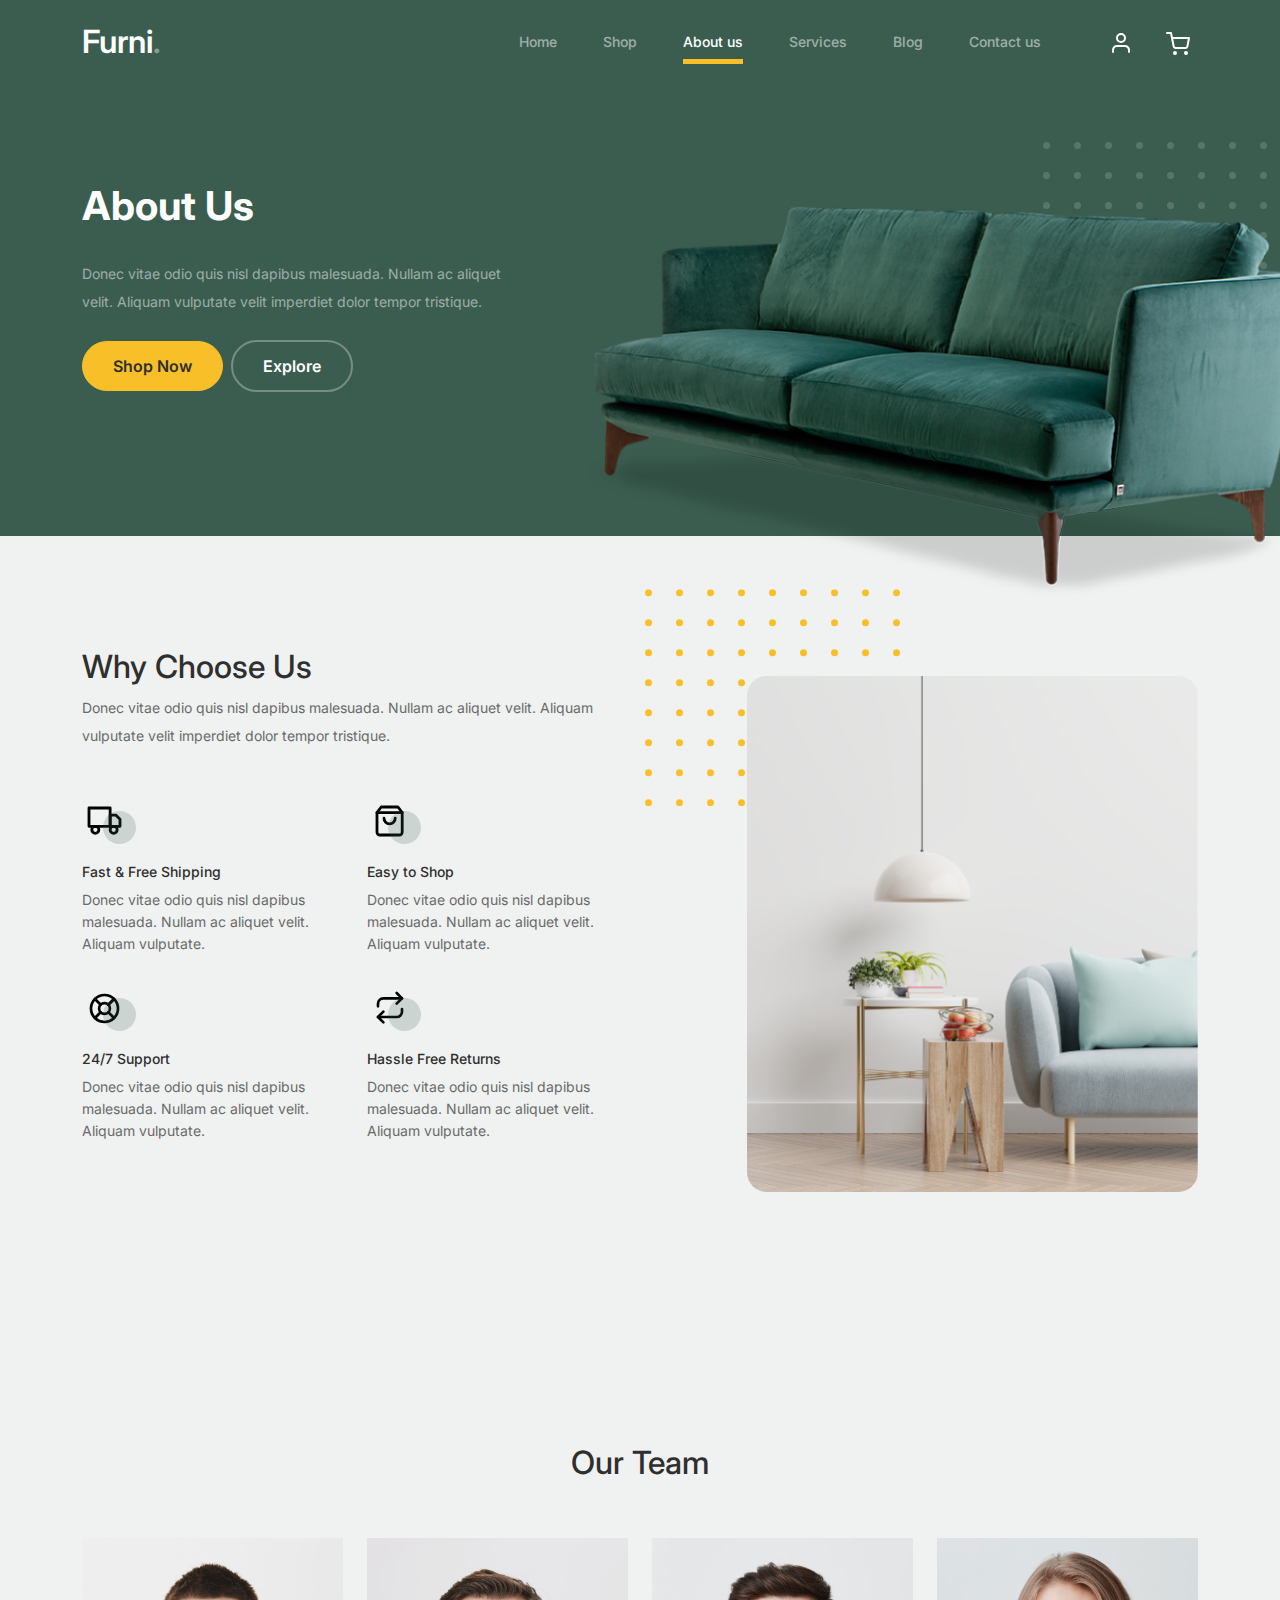
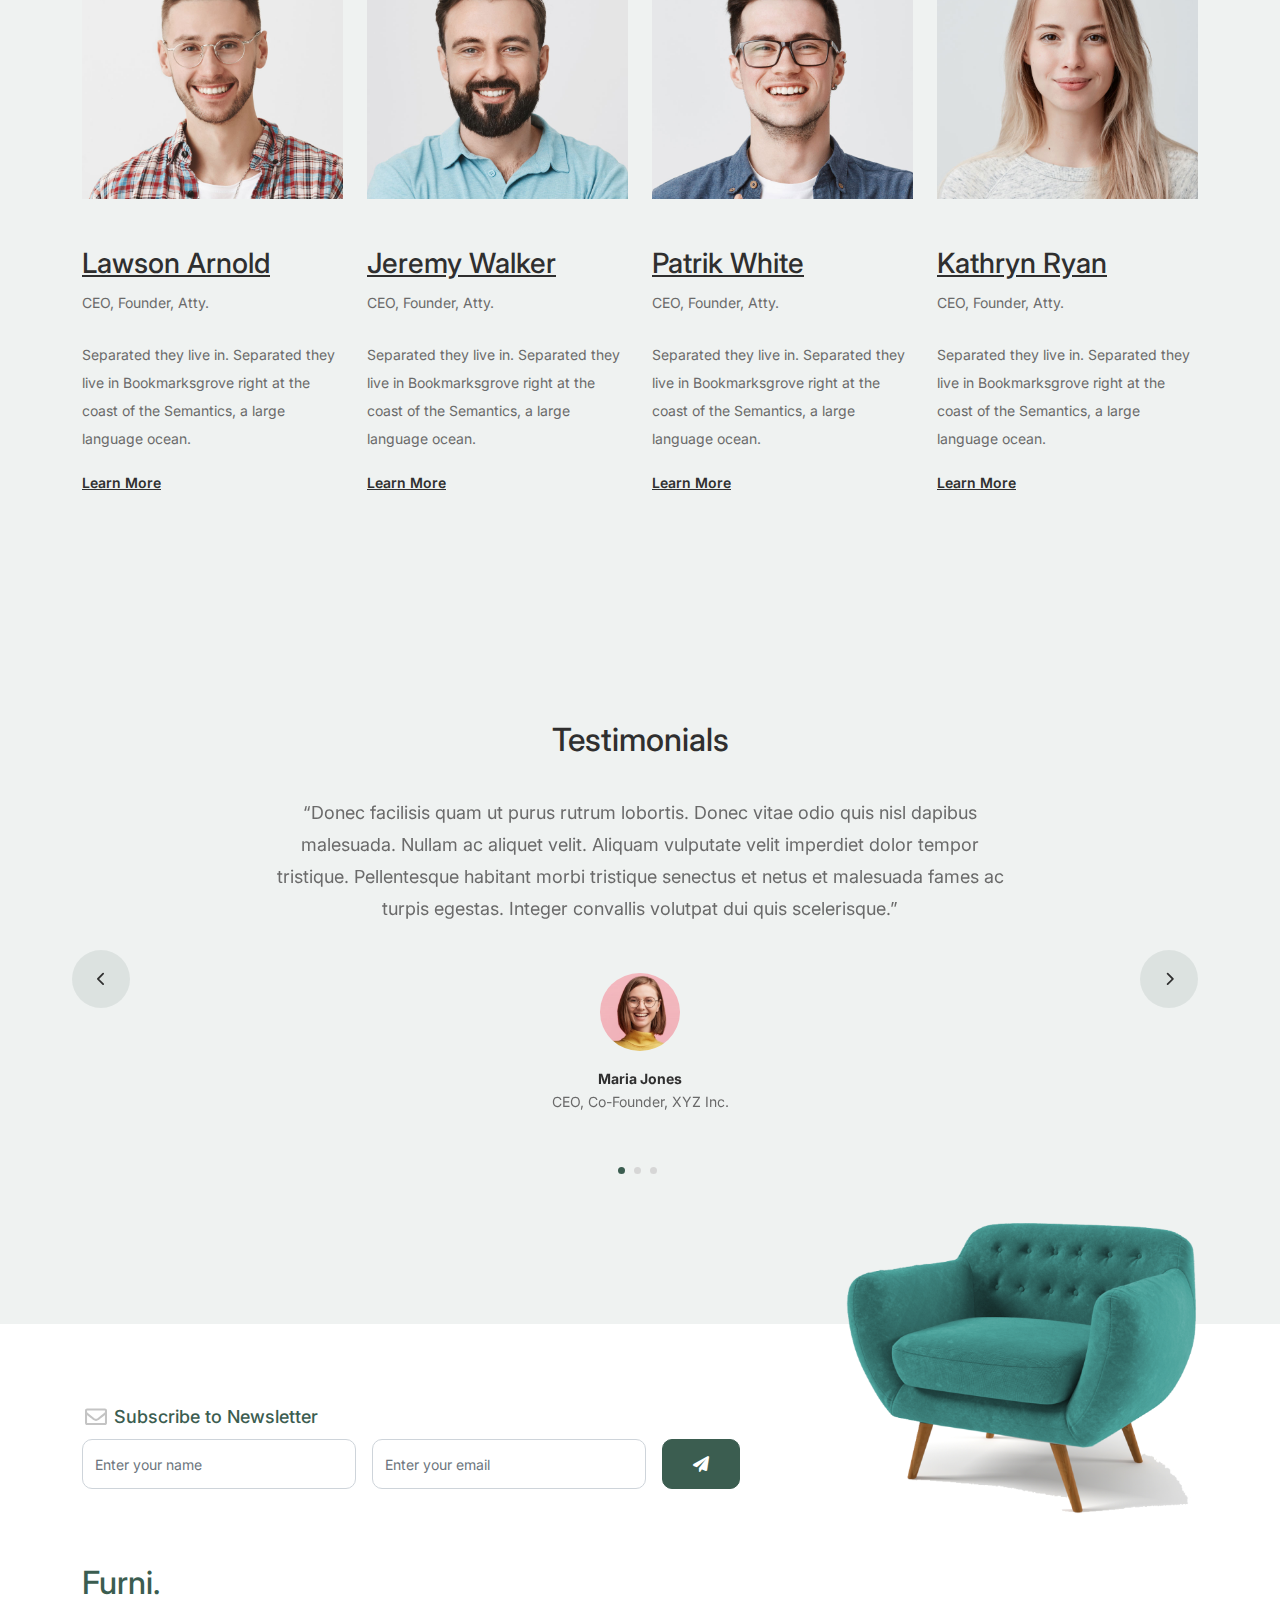
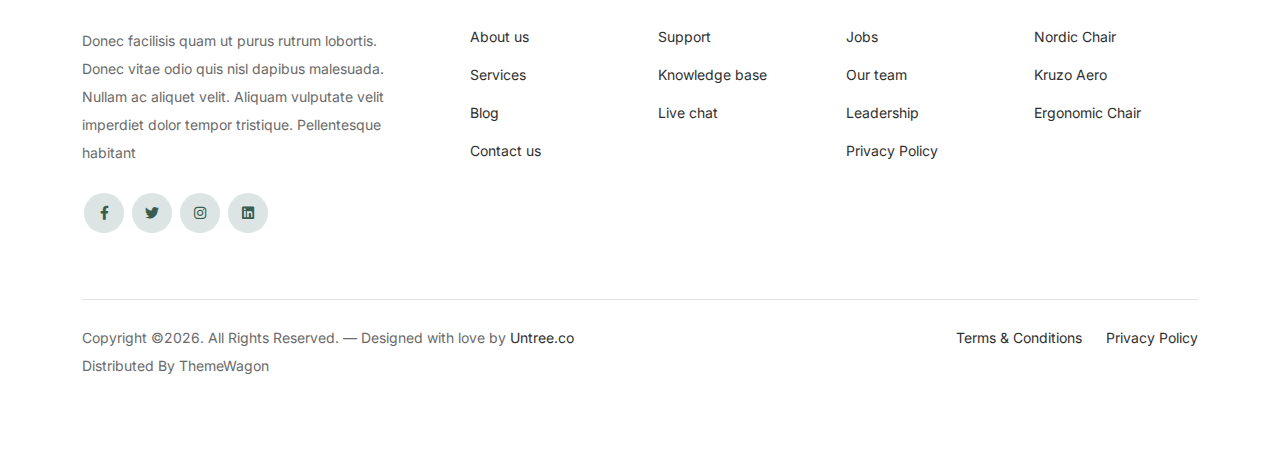
==== about.html @ 134fc7a4 "initial commit" ====
<!-- /*
* Bootstrap 5
* Template Name: Furni
* Template Author: Untree.co
* Template URI: https://untree.co/
* License: https://creativecommons.org/licenses/by/3.0/
*/ -->
<!doctype html>
<html lang="en">
<head>
  <meta charset="utf-8">
  <meta name="viewport" content="width=device-width, initial-scale=1, shrink-to-fit=no">
  <meta name="author" content="Untree.co">
  <link rel="shortcut icon" href="favicon.png">

  <meta name="description" content="" />
  <meta name="keywords" content="bootstrap, bootstrap4" />

		<!-- Bootstrap CSS -->
		<link href="css/bootstrap.min.css" rel="stylesheet">
		<link href="https://cdnjs.cloudflare.com/ajax/libs/font-awesome/6.0.0-beta3/css/all.min.css" rel="stylesheet">
		<link href="css/tiny-slider.css" rel="stylesheet">
		<link href="css/style.css" rel="stylesheet">
		<title>Furni Free Bootstrap 5 Template for Furniture and Interior Design Websites by Untree.co </title>
	</head>

	<body>

		<!-- Start Header/Navigation -->
		<nav class="custom-navbar navbar navbar navbar-expand-md navbar-dark bg-dark" arial-label="Furni navigation bar">

			<div class="container">
				<a class="navbar-brand" href="index.html">Furni<span>.</span></a>

				<button class="navbar-toggler" type="button" data-bs-toggle="collapse" data-bs-target="#navbarsFurni" aria-controls="navbarsFurni" aria-expanded="false" aria-label="Toggle navigation">
					<span class="navbar-toggler-icon"></span>
				</button>

				<div class="collapse navbar-collapse" id="navbarsFurni">
					<ul class="custom-navbar-nav navbar-nav ms-auto mb-2 mb-md-0">
						<li class="nav-item ">
							<a class="nav-link" href="index.html">Home</a>
						</li>
						<li><a class="nav-link" href="shop.html">Shop</a></li>
						<li class="active"><a class="nav-link" href="about.html">About us</a></li>
						<li><a class="nav-link" href="services.html">Services</a></li>
						<li><a class="nav-link" href="blog.html">Blog</a></li>
						<li><a class="nav-link" href="contact.html">Contact us</a></li>
					</ul>

					<ul class="custom-navbar-cta navbar-nav mb-2 mb-md-0 ms-5">
						<li><a class="nav-link" href="#"><img src="images/user.svg"></a></li>
						<li><a class="nav-link" href="cart.html"><img src="images/cart.svg"></a></li>
					</ul>
				</div>
			</div>
				
		</nav>
		<!-- End Header/Navigation -->

		<!-- Start Hero Section -->
			<div class="hero">
				<div class="container">
					<div class="row justify-content-between">
						<div class="col-lg-5">
							<div class="intro-excerpt">
								<h1>About Us</h1>
								<p class="mb-4">Donec vitae odio quis nisl dapibus malesuada. Nullam ac aliquet velit. Aliquam vulputate velit imperdiet dolor tempor tristique.</p>
								<p><a href="" class="btn btn-secondary me-2">Shop Now</a><a href="#" class="btn btn-white-outline">Explore</a></p>
							</div>
						</div>
						<div class="col-lg-7">
							<div class="hero-img-wrap">
								<img src="images/couch.png" class="img-fluid">
							</div>
						</div>
					</div>
				</div>
			</div>
		<!-- End Hero Section -->

		

		<!-- Start Why Choose Us Section -->
		<div class="why-choose-section">
			<div class="container">
				<div class="row justify-content-between align-items-center">
					<div class="col-lg-6">
						<h2 class="section-title">Why Choose Us</h2>
						<p>Donec vitae odio quis nisl dapibus malesuada. Nullam ac aliquet velit. Aliquam vulputate velit imperdiet dolor tempor tristique.</p>

						<div class="row my-5">
							<div class="col-6 col-md-6">
								<div class="feature">
									<div class="icon">
										<img src="images/truck.svg" alt="Image" class="imf-fluid">
									</div>
									<h3>Fast &amp; Free Shipping</h3>
									<p>Donec vitae odio quis nisl dapibus malesuada. Nullam ac aliquet velit. Aliquam vulputate.</p>
								</div>
							</div>

							<div class="col-6 col-md-6">
								<div class="feature">
									<div class="icon">
										<img src="images/bag.svg" alt="Image" class="imf-fluid">
									</div>
									<h3>Easy to Shop</h3>
									<p>Donec vitae odio quis nisl dapibus malesuada. Nullam ac aliquet velit. Aliquam vulputate.</p>
								</div>
							</div>

							<div class="col-6 col-md-6">
								<div class="feature">
									<div class="icon">
										<img src="images/support.svg" alt="Image" class="imf-fluid">
									</div>
									<h3>24/7 Support</h3>
									<p>Donec vitae odio quis nisl dapibus malesuada. Nullam ac aliquet velit. Aliquam vulputate.</p>
								</div>
							</div>

							<div class="col-6 col-md-6">
								<div class="feature">
									<div class="icon">
										<img src="images/return.svg" alt="Image" class="imf-fluid">
									</div>
									<h3>Hassle Free Returns</h3>
									<p>Donec vitae odio quis nisl dapibus malesuada. Nullam ac aliquet velit. Aliquam vulputate.</p>
								</div>
							</div>

						</div>
					</div>

					<div class="col-lg-5">
						<div class="img-wrap">
							<img src="images/why-choose-us-img.jpg" alt="Image" class="img-fluid">
						</div>
					</div>

				</div>
			</div>
		</div>
		<!-- End Why Choose Us Section -->

		<!-- Start Team Section -->
		<div class="untree_co-section">
			<div class="container">

				<div class="row mb-5">
					<div class="col-lg-5 mx-auto text-center">
						<h2 class="section-title">Our Team</h2>
					</div>
				</div>

				<div class="row">

					<!-- Start Column 1 -->
					<div class="col-12 col-md-6 col-lg-3 mb-5 mb-md-0">
						<img src="images/person_1.jpg" class="img-fluid mb-5">
						<h3 clas><a href="#"><span class="">Lawson</span> Arnold</a></h3>
            <span class="d-block position mb-4">CEO, Founder, Atty.</span>
            <p>Separated they live in.
            Separated they live in Bookmarksgrove right at the coast of the Semantics, a large language ocean.</p>
            <p class="mb-0"><a href="#" class="more dark">Learn More <span class="icon-arrow_forward"></span></a></p>
					</div> 
					<!-- End Column 1 -->

					<!-- Start Column 2 -->
					<div class="col-12 col-md-6 col-lg-3 mb-5 mb-md-0">
						<img src="images/person_2.jpg" class="img-fluid mb-5">

						<h3 clas><a href="#"><span class="">Jeremy</span> Walker</a></h3>
            <span class="d-block position mb-4">CEO, Founder, Atty.</span>
            <p>Separated they live in.
            Separated they live in Bookmarksgrove right at the coast of the Semantics, a large language ocean.</p>
            <p class="mb-0"><a href="#" class="more dark">Learn More <span class="icon-arrow_forward"></span></a></p>

					</div> 
					<!-- End Column 2 -->

					<!-- Start Column 3 -->
					<div class="col-12 col-md-6 col-lg-3 mb-5 mb-md-0">
						<img src="images/person_3.jpg" class="img-fluid mb-5">
						<h3 clas><a href="#"><span class="">Patrik</span> White</a></h3>
            <span class="d-block position mb-4">CEO, Founder, Atty.</span>
            <p>Separated they live in.
            Separated they live in Bookmarksgrove right at the coast of the Semantics, a large language ocean.</p>
            <p class="mb-0"><a href="#" class="more dark">Learn More <span class="icon-arrow_forward"></span></a></p>
					</div> 
					<!-- End Column 3 -->

					<!-- Start Column 4 -->
					<div class="col-12 col-md-6 col-lg-3 mb-5 mb-md-0">
						<img src="images/person_4.jpg" class="img-fluid mb-5">

						<h3 clas><a href="#"><span class="">Kathryn</span> Ryan</a></h3>
            <span class="d-block position mb-4">CEO, Founder, Atty.</span>
            <p>Separated they live in.
            Separated they live in Bookmarksgrove right at the coast of the Semantics, a large language ocean.</p>
            <p class="mb-0"><a href="#" class="more dark">Learn More <span class="icon-arrow_forward"></span></a></p>

          
					</div> 
					<!-- End Column 4 -->

					

				</div>
			</div>
		</div>
		<!-- End Team Section -->

		

		<!-- Start Testimonial Slider -->
		<div class="testimonial-section before-footer-section">
			<div class="container">
				<div class="row">
					<div class="col-lg-7 mx-auto text-center">
						<h2 class="section-title">Testimonials</h2>
					</div>
				</div>

				<div class="row justify-content-center">
					<div class="col-lg-12">
						<div class="testimonial-slider-wrap text-center">

							<div id="testimonial-nav">
								<span class="prev" data-controls="prev"><span class="fa fa-chevron-left"></span></span>
								<span class="next" data-controls="next"><span class="fa fa-chevron-right"></span></span>
							</div>

							<div class="testimonial-slider">
								
								<div class="item">
									<div class="row justify-content-center">
										<div class="col-lg-8 mx-auto">

											<div class="testimonial-block text-center">
												<blockquote class="mb-5">
													<p>&ldquo;Donec facilisis quam ut purus rutrum lobortis. Donec vitae odio quis nisl dapibus malesuada. Nullam ac aliquet velit. Aliquam vulputate velit imperdiet dolor tempor tristique. Pellentesque habitant morbi tristique senectus et netus et malesuada fames ac turpis egestas. Integer convallis volutpat dui quis scelerisque.&rdquo;</p>
												</blockquote>

												<div class="author-info">
													<div class="author-pic">
														<img src="images/person-1.png" alt="Maria Jones" class="img-fluid">
													</div>
													<h3 class="font-weight-bold">Maria Jones</h3>
													<span class="position d-block mb-3">CEO, Co-Founder, XYZ Inc.</span>
												</div>
											</div>

										</div>
									</div>
								</div> 
								<!-- END item -->

								<div class="item">
									<div class="row justify-content-center">
										<div class="col-lg-8 mx-auto">

											<div class="testimonial-block text-center">
												<blockquote class="mb-5">
													<p>&ldquo;Donec facilisis quam ut purus rutrum lobortis. Donec vitae odio quis nisl dapibus malesuada. Nullam ac aliquet velit. Aliquam vulputate velit imperdiet dolor tempor tristique. Pellentesque habitant morbi tristique senectus et netus et malesuada fames ac turpis egestas. Integer convallis volutpat dui quis scelerisque.&rdquo;</p>
												</blockquote>

												<div class="author-info">
													<div class="author-pic">
														<img src="images/person-1.png" alt="Maria Jones" class="img-fluid">
													</div>
													<h3 class="font-weight-bold">Maria Jones</h3>
													<span class="position d-block mb-3">CEO, Co-Founder, XYZ Inc.</span>
												</div>
											</div>

										</div>
									</div>
								</div> 
								<!-- END item -->

								<div class="item">
									<div class="row justify-content-center">
										<div class="col-lg-8 mx-auto">

											<div class="testimonial-block text-center">
												<blockquote class="mb-5">
													<p>&ldquo;Donec facilisis quam ut purus rutrum lobortis. Donec vitae odio quis nisl dapibus malesuada. Nullam ac aliquet velit. Aliquam vulputate velit imperdiet dolor tempor tristique. Pellentesque habitant morbi tristique senectus et netus et malesuada fames ac turpis egestas. Integer convallis volutpat dui quis scelerisque.&rdquo;</p>
												</blockquote>

												<div class="author-info">
													<div class="author-pic">
														<img src="images/person-1.png" alt="Maria Jones" class="img-fluid">
													</div>
													<h3 class="font-weight-bold">Maria Jones</h3>
													<span class="position d-block mb-3">CEO, Co-Founder, XYZ Inc.</span>
												</div>
											</div>

										</div>
									</div>
								</div> 
								<!-- END item -->

							</div>

						</div>
					</div>
				</div>
			</div>
		</div>
		<!-- End Testimonial Slider -->

		

		<!-- Start Footer Section -->
		<footer class="footer-section">
			<div class="container relative">

				<div class="sofa-img">
					<img src="images/sofa.png" alt="Image" class="img-fluid">
				</div>

				<div class="row">
					<div class="col-lg-8">
						<div class="subscription-form">
							<h3 class="d-flex align-items-center"><span class="me-1"><img src="images/envelope-outline.svg" alt="Image" class="img-fluid"></span><span>Subscribe to Newsletter</span></h3>

							<form action="#" class="row g-3">
								<div class="col-auto">
									<input type="text" class="form-control" placeholder="Enter your name">
								</div>
								<div class="col-auto">
									<input type="email" class="form-control" placeholder="Enter your email">
								</div>
								<div class="col-auto">
									<button class="btn btn-primary">
										<span class="fa fa-paper-plane"></span>
									</button>
								</div>
							</form>

						</div>
					</div>
				</div>

				<div class="row g-5 mb-5">
					<div class="col-lg-4">
						<div class="mb-4 footer-logo-wrap"><a href="#" class="footer-logo">Furni<span>.</span></a></div>
						<p class="mb-4">Donec facilisis quam ut purus rutrum lobortis. Donec vitae odio quis nisl dapibus malesuada. Nullam ac aliquet velit. Aliquam vulputate velit imperdiet dolor tempor tristique. Pellentesque habitant</p>

						<ul class="list-unstyled custom-social">
							<li><a href="#"><span class="fa fa-brands fa-facebook-f"></span></a></li>
							<li><a href="#"><span class="fa fa-brands fa-twitter"></span></a></li>
							<li><a href="#"><span class="fa fa-brands fa-instagram"></span></a></li>
							<li><a href="#"><span class="fa fa-brands fa-linkedin"></span></a></li>
						</ul>
					</div>

					<div class="col-lg-8">
						<div class="row links-wrap">
							<div class="col-6 col-sm-6 col-md-3">
								<ul class="list-unstyled">
									<li><a href="#">About us</a></li>
									<li><a href="#">Services</a></li>
									<li><a href="#">Blog</a></li>
									<li><a href="#">Contact us</a></li>
								</ul>
							</div>

							<div class="col-6 col-sm-6 col-md-3">
								<ul class="list-unstyled">
									<li><a href="#">Support</a></li>
									<li><a href="#">Knowledge base</a></li>
									<li><a href="#">Live chat</a></li>
								</ul>
							</div>

							<div class="col-6 col-sm-6 col-md-3">
								<ul class="list-unstyled">
									<li><a href="#">Jobs</a></li>
									<li><a href="#">Our team</a></li>
									<li><a href="#">Leadership</a></li>
									<li><a href="#">Privacy Policy</a></li>
								</ul>
							</div>

							<div class="col-6 col-sm-6 col-md-3">
								<ul class="list-unstyled">
									<li><a href="#">Nordic Chair</a></li>
									<li><a href="#">Kruzo Aero</a></li>
									<li><a href="#">Ergonomic Chair</a></li>
								</ul>
							</div>
						</div>
					</div>

				</div>

				<div class="border-top copyright">
					<div class="row pt-4">
						<div class="col-lg-6">
							<p class="mb-2 text-center text-lg-start">Copyright &copy;<script>document.write(new Date().getFullYear());</script>. All Rights Reserved. &mdash; Designed with love by <a href="https://untree.co">Untree.co</a> Distributed By <a hreff="https://themewagon.com">ThemeWagon</a>  <!-- License information: https://untree.co/license/ -->
            </p>
						</div>

						<div class="col-lg-6 text-center text-lg-end">
							<ul class="list-unstyled d-inline-flex ms-auto">
								<li class="me-4"><a href="#">Terms &amp; Conditions</a></li>
								<li><a href="#">Privacy Policy</a></li>
							</ul>
						</div>

					</div>
				</div>

			</div>
		</footer>
		<!-- End Footer Section -->	


		<script src="js/bootstrap.bundle.min.js"></script>
		<script src="js/tiny-slider.js"></script>
		<script src="js/custom.js"></script>
	</body>

</html>
---- css/tiny-slider.css ----
.tns-outer{padding:0 !important}.tns-outer [hidden]{display:none !important}.tns-outer [aria-controls],.tns-outer [data-action]{cursor:pointer}.tns-slider{-webkit-transition:all 0s;-moz-transition:all 0s;transition:all 0s}.tns-slider>.tns-item{-webkit-box-sizing:border-box;-moz-box-sizing:border-box;box-sizing:border-box}.tns-horizontal.tns-subpixel{white-space:nowrap}.tns-horizontal.tns-subpixel>.tns-item{display:inline-block;vertical-align:top;white-space:normal}.tns-horizontal.tns-no-subpixel:after{content:'';display:table;clear:both}.tns-horizontal.tns-no-subpixel>.tns-item{float:left}.tns-horizontal.tns-carousel.tns-no-subpixel>.tns-item{margin-right:-100%}.tns-no-calc{position:relative;left:0}.tns-gallery{position:relative;left:0;min-height:1px}.tns-gallery>.tns-item{position:absolute;left:-100%;-webkit-transition:transform 0s, opacity 0s;-moz-transition:transform 0s, opacity 0s;transition:transform 0s, opacity 0s}.tns-gallery>.tns-slide-active{position:relative;left:auto !important}.tns-gallery>.tns-moving{-webkit-transition:all 0.25s;-moz-transition:all 0.25s;transition:all 0.25s}.tns-autowidth{display:inline-block}.tns-lazy-img{-webkit-transition:opacity 0.6s;-moz-transition:opacity 0.6s;transition:opacity 0.6s;opacity:0.6}.tns-lazy-img.tns-complete{opacity:1}.tns-ah{-webkit-transition:height 0s;-moz-transition:height 0s;transition:height 0s}.tns-ovh{overflow:hidden}.tns-visually-hidden{position:absolute;left:-10000em}.tns-transparent{opacity:0;visibility:hidden}.tns-fadeIn{opacity:1;filter:alpha(opacity=100);z-index:0}.tns-normal,.tns-fadeOut{opacity:0;filter:alpha(opacity=0);z-index:-1}.tns-vpfix{white-space:nowrap}.tns-vpfix>div,.tns-vpfix>li{display:inline-block}.tns-t-subp2{margin:0 auto;width:310px;position:relative;height:10px;overflow:hidden}.tns-t-ct{width:2333.3333333%;width:-webkit-calc(100% * 70 / 3);width:-moz-calc(100% * 70 / 3);width:calc(100% * 70 / 3);position:absolute;right:0}.tns-t-ct:after{content:'';display:table;clear:both}.tns-t-ct>div{width:1.4285714%;width:-webkit-calc(100% / 70);width:-moz-calc(100% / 70);width:calc(100% / 70);height:10px;float:left}

/*# sourceMappingURL=sourcemaps/tiny-slider.css.map */
---- css/style.css ----
/*
* Template Name: UntreeStore
* Template Author: Untree.co
* Author URI: https://untree.co/
* License: https://creativecommons.org/licenses/by/3.0/
*/
@import url("https://fonts.googleapis.com/css2?family=Inter:wght@400;500;600;700;800&display=swap");
body {
  overflow-x: hidden;
  position: relative; }

body {
  font-family: "Inter", sans-serif;
  font-weight: 400;
  line-height: 28px;
  color: #6a6a6a;
  font-size: 14px;
  background-color: #eff2f1; }

a {
  text-decoration: none;
  -webkit-transition: .3s all ease;
  -o-transition: .3s all ease;
  transition: .3s all ease;
  color: #2f2f2f;
  text-decoration: underline; }
  a:hover {
    color: #2f2f2f;
    text-decoration: none; }
  a.more {
    font-weight: 600; }

.custom-navbar {
  background: #3b5d50 !important;
  padding-top: 20px;
  padding-bottom: 20px; }
  .custom-navbar .navbar-brand {
    font-size: 32px;
    font-weight: 600; }
    .custom-navbar .navbar-brand > img{
      max-height: 50px;
      margin-right: 10px; }
    .custom-navbar .navbar-brand > span {
      opacity: .4; }
  .custom-navbar .navbar-toggler {
    border-color: transparent; }
    .custom-navbar .navbar-toggler:active, .custom-navbar .navbar-toggler:focus {
      -webkit-box-shadow: none;
      box-shadow: none;
      outline: none; }
  @media (min-width: 992px) {
    .custom-navbar .custom-navbar-nav li {
      margin-left: 15px;
      margin-right: 15px; } }
  .custom-navbar .custom-navbar-nav li a {
    font-weight: 500;
    color: #ffffff !important;
    opacity: .5;
    -webkit-transition: .3s all ease;
    -o-transition: .3s all ease;
    transition: .3s all ease;
    position: relative; }
    @media (min-width: 768px) {
      .custom-navbar .custom-navbar-nav li a:before {
        content: "";
        position: absolute;
        bottom: 0;
        left: 8px;
        right: 8px;
        background: #f9bf29;
        height: 5px;
        opacity: 1;
        visibility: visible;
        width: 0;
        -webkit-transition: .15s all ease-out;
        -o-transition: .15s all ease-out;
        transition: .15s all ease-out; } }
    .custom-navbar .custom-navbar-nav li a:hover {
      opacity: 1; }
      .custom-navbar .custom-navbar-nav li a:hover:before {
        width: calc(100% - 16px); }
  .custom-navbar .custom-navbar-nav li.active a {
    opacity: 1; }
    .custom-navbar .custom-navbar-nav li.active a:before {
      width: calc(100% - 16px); }
  .custom-navbar .custom-navbar-cta {
    margin-left: 0 !important;
    -webkit-box-orient: horizontal;
    -webkit-box-direction: normal;
    -ms-flex-direction: row;
    flex-direction: row; }
    @media (min-width: 768px) {
      .custom-navbar .custom-navbar-cta {
        margin-left: 40px !important; } }
    .custom-navbar .custom-navbar-cta li {
      margin-left: 0px;
      margin-right: 0px; }
      .custom-navbar .custom-navbar-cta li:first-child {
        margin-right: 20px; }

.hero {
  background: #3b5d50;
  padding: calc(4rem - 30px) 0 0rem 0; }
  @media (min-width: 768px) {
    .hero {
      padding: calc(4rem - 30px) 0 4rem 0; } }
  @media (min-width: 992px) {
    .hero {
      padding: calc(8rem - 30px) 0 8rem 0; } }
  .hero .intro-excerpt {
    position: relative;
    z-index: 4; }
    @media (min-width: 992px) {
      .hero .intro-excerpt {
        max-width: 450px; } }
  .hero h1 {
    font-weight: 700;
    color: #ffffff;
    margin-bottom: 30px; }
    @media (min-width: 1400px) {
      .hero h1 {
        font-size: 54px; } }
  .hero p {
    color: rgba(255, 255, 255, 0.5);
    margin-botom: 30px; }
  .hero .hero-img-wrap {
    position: relative; }
    .hero .hero-img-wrap img {
      position: relative;
      top: 0px;
      right: 0px;
      z-index: 2;
      max-width: 780px;
      left: -20px; }
      @media (min-width: 768px) {
        .hero .hero-img-wrap img {
          right: 0px;
          left: -100px; } }
      @media (min-width: 992px) {
        .hero .hero-img-wrap img {
          left: 0px;
          top: -80px;
          position: absolute;
          right: -50px; } }
      @media (min-width: 1200px) {
        .hero .hero-img-wrap img {
          left: 0px;
          top: -80px;
          right: -100px; } }
    .hero .hero-img-wrap:after {
      content: "";
      position: absolute;
      width: 255px;
      height: 217px;
      background-image: url("../images/dots-light.svg");
      background-size: contain;
      background-repeat: no-repeat;
      right: -100px;
      top: -0px; }
      @media (min-width: 1200px) {
        .hero .hero-img-wrap:after {
          top: -40px; } }

.btn {
  font-weight: 600;
  padding: 12px 30px;
  border-radius: 30px;
  color: #ffffff;
  background: #2f2f2f;
  border-color: #2f2f2f; }
  .btn:hover {
    color: #ffffff;
    background: #222222;
    border-color: #222222; }
  .btn:active, .btn:focus {
    outline: none !important;
    -webkit-box-shadow: none;
    box-shadow: none; }
  .btn.btn-primary {
    background: #3b5d50;
    border-color: #3b5d50; }
    .btn.btn-primary:hover {
      background: #314d43;
      border-color: #314d43; }
  .btn.btn-secondary {
    color: #2f2f2f;
    background: #f9bf29;
    border-color: #f9bf29; }
    .btn.btn-secondary:hover {
      background: #f8b810;
      border-color: #f8b810; }
  .btn.btn-white-outline {
    background: transparent;
    border-width: 2px;
    border-color: rgba(255, 255, 255, 0.3); }
    .btn.btn-white-outline:hover {
      border-color: white;
      color: #ffffff; }

.section-title {
  color: #2f2f2f; }

.product-section {
  padding: 7rem 0; }
  .product-section .product-item {
    text-align: center;
    text-decoration: none;
    display: block;
    position: relative;
    padding-bottom: 50px;
    cursor: pointer; }
    .product-section .product-item .product-thumbnail {
      margin-bottom: 30px;
      position: relative;
      top: 0;
      -webkit-transition: .3s all ease;
      -o-transition: .3s all ease;
      transition: .3s all ease; }
    .product-section .product-item h3 {
      font-weight: 600;
      font-size: 16px; }
    .product-section .product-item strong {
      font-weight: 800 !important;
      font-size: 18px !important; }
    .product-section .product-item h3, .product-section .product-item strong {
      color: #2f2f2f;
      text-decoration: none; }
    .product-section .product-item .icon-cross {
      position: absolute;
      width: 35px;
      height: 35px;
      display: inline-block;
      background: #2f2f2f;
      bottom: 15px;
      left: 50%;
      -webkit-transform: translateX(-50%);
      -ms-transform: translateX(-50%);
      transform: translateX(-50%);
      margin-bottom: -17.5px;
      border-radius: 50%;
      opacity: 0;
      visibility: hidden;
      -webkit-transition: .3s all ease;
      -o-transition: .3s all ease;
      transition: .3s all ease; }
      .product-section .product-item .icon-cross img {
        position: absolute;
        left: 50%;
        top: 50%;
        -webkit-transform: translate(-50%, -50%);
        -ms-transform: translate(-50%, -50%);
        transform: translate(-50%, -50%); }
    .product-section .product-item:before {
      bottom: 0;
      left: 0;
      right: 0;
      position: absolute;
      content: "";
      background: #dce5e4;
      height: 0%;
      z-index: -1;
      border-radius: 10px;
      -webkit-transition: .3s all ease;
      -o-transition: .3s all ease;
      transition: .3s all ease; }
    .product-section .product-item:hover .product-thumbnail {
      top: -25px; }
    .product-section .product-item:hover .icon-cross {
      bottom: 0;
      opacity: 1;
      visibility: visible; }
    .product-section .product-item:hover:before {
      height: 70%; }

.why-choose-section {
  padding: 7rem 0; }
  .why-choose-section .img-wrap {
    position: relative; }
    .why-choose-section .img-wrap:before {
      position: absolute;
      content: "";
      width: 255px;
      height: 217px;
      background-image: url("../images/dots-yellow.svg");
      background-repeat: no-repeat;
      background-size: contain;
      -webkit-transform: translate(-40%, -40%);
      -ms-transform: translate(-40%, -40%);
      transform: translate(-40%, -40%);
      z-index: -1; }
    .why-choose-section .img-wrap img {
      border-radius: 20px; }

.feature {
  margin-bottom: 30px; }
  .feature .icon {
    display: inline-block;
    position: relative;
    margin-bottom: 20px; }
    .feature .icon:before {
      content: "";
      width: 33px;
      height: 33px;
      position: absolute;
      background: rgba(59, 93, 80, 0.2);
      border-radius: 50%;
      right: -8px;
      bottom: 0; }
  .feature h3 {
    font-size: 14px;
    color: #2f2f2f; }
  .feature p {
    font-size: 14px;
    line-height: 22px;
    color: #6a6a6a; }

.we-help-section {
  padding: 7rem 0; }
  .we-help-section .imgs-grid {
    display: -ms-grid;
    display: grid;
    -ms-grid-columns: (1fr)[27];
    grid-template-columns: repeat(27, 1fr);
    position: relative; }
    .we-help-section .imgs-grid:before {
      position: absolute;
      content: "";
      width: 255px;
      height: 217px;
      background-image: url("../images/dots-green.svg");
      background-size: contain;
      background-repeat: no-repeat;
      -webkit-transform: translate(-40%, -40%);
      -ms-transform: translate(-40%, -40%);
      transform: translate(-40%, -40%);
      z-index: -1; }
    .we-help-section .imgs-grid .grid {
      position: relative; }
      .we-help-section .imgs-grid .grid img {
        border-radius: 20px;
        max-width: 100%; }
      .we-help-section .imgs-grid .grid.grid-1 {
        -ms-grid-column: 1;
        -ms-grid-column-span: 18;
        grid-column: 1 / span 18;
        -ms-grid-row: 1;
        -ms-grid-row-span: 27;
        grid-row: 1 / span 27; }
      .we-help-section .imgs-grid .grid.grid-2 {
        -ms-grid-column: 19;
        -ms-grid-column-span: 27;
        grid-column: 19 / span 27;
        -ms-grid-row: 1;
        -ms-grid-row-span: 5;
        grid-row: 1 / span 5;
        padding-left: 20px; }
      .we-help-section .imgs-grid .grid.grid-3 {
        -ms-grid-column: 14;
        -ms-grid-column-span: 16;
        grid-column: 14 / span 16;
        -ms-grid-row: 6;
        -ms-grid-row-span: 27;
        grid-row: 6 / span 27;
        padding-top: 20px; }

.custom-list {
  width: 100%; }
  .custom-list li {
    display: inline-block;
    width: calc(50% - 20px);
    margin-bottom: 12px;
    line-height: 1.5;
    position: relative;
    padding-left: 20px; }
    .custom-list li:before {
      content: "";
      width: 8px;
      height: 8px;
      border-radius: 50%;
      border: 2px solid #3b5d50;
      position: absolute;
      left: 0;
      top: 8px; }


.list-with-number {
  counter-reset: list-number;
  padding-bottom: 40px;
}
.list-with-number div {
  margin-top: 40px;
}
.list-with-number div:before {
  counter-increment: list-number;
  content: counter(list-number);
  
  margin-right: 10px;
  margin-bottom:10px;
  width:50px;
  height:50px;
  display:inline-flex;
  align-items:center;
  justify-content: center;
  font-size:20px;
  font-weight: bold;
  background-color:#f9c02715;
  border-radius:50%;
  color:#f9c027;
}

.information {
  padding: 10rem 0 0 0; }
  .information .info-item {
    /* text-align: left; */
    /* align-items:center; */}
    .information .info-item .icon {
      max-width: 80px; }
    .information .info-item .info {
      width: calc(90% - 80px);}
      .information .info-item .info h3 {
        font-size: 16px;
        font-weight: 600;
         color: #2f2f2f; }
      .information .info-item .info p {
        font-size: 14px;
        line-height: 22px;
        color: #6a6a6a; 
      }


.popular-product {
  padding: 0 0 7rem 0; }
  .popular-product .product-item-sm h3 {
    font-size: 14px;
    font-weight: 700;
    color: #2f2f2f; }
  .popular-product .product-item-sm a {
    text-decoration: none;
    color: #2f2f2f;
    -webkit-transition: .3s all ease;
    -o-transition: .3s all ease;
    transition: .3s all ease; }
    .popular-product .product-item-sm a:hover {
      color: rgba(47, 47, 47, 0.5); }
  .popular-product .product-item-sm p {
    line-height: 1.4;
    margin-bottom: 10px;
    font-size: 14px; }
  .popular-product .product-item-sm .thumbnail {
    margin-right: 10px;
    -webkit-box-flex: 0;
    -ms-flex: 0 0 120px;
    flex: 0 0 120px;
    position: relative; }
    .popular-product .product-item-sm .thumbnail:before {
      content: "";
      position: absolute;
      border-radius: 20px;
      background: #dce5e4;
      width: 98px;
      height: 98px;
      top: 50%;
      left: 50%;
      -webkit-transform: translate(-50%, -50%);
      -ms-transform: translate(-50%, -50%);
      transform: translate(-50%, -50%);
      z-index: -1; }

.testimonial-section {
  padding: 3rem 0 7rem 0; }

.testimonial-slider-wrap {
  position: relative; }
  .testimonial-slider-wrap .tns-inner {
    padding-top: 30px; }
  .testimonial-slider-wrap .item .testimonial-block blockquote {
    font-size: 16px; }
    @media (min-width: 768px) {
      .testimonial-slider-wrap .item .testimonial-block blockquote {
        line-height: 32px;
        font-size: 18px; } }
  .testimonial-slider-wrap .item .testimonial-block .author-info .author-pic {
    margin-bottom: 20px; }
    .testimonial-slider-wrap .item .testimonial-block .author-info .author-pic img {
      max-width: 80px;
      border-radius: 50%; }
  .testimonial-slider-wrap .item .testimonial-block .author-info h3 {
    font-size: 14px;
    font-weight: 700;
    color: #2f2f2f;
    margin-bottom: 0; }
  .testimonial-slider-wrap #testimonial-nav {
    position: absolute;
    top: 50%;
    z-index: 99;
    width: 100%;
    display: none; }
    @media (min-width: 768px) {
      .testimonial-slider-wrap #testimonial-nav {
        display: block; } }
    .testimonial-slider-wrap #testimonial-nav > span {
      cursor: pointer;
      position: absolute;
      width: 58px;
      height: 58px;
      line-height: 58px;
      border-radius: 50%;
      background: rgba(59, 93, 80, 0.1);
      color: #2f2f2f;
      -webkit-transition: .3s all ease;
      -o-transition: .3s all ease;
      transition: .3s all ease; }
      .testimonial-slider-wrap #testimonial-nav > span:hover {
        background: #3b5d50;
        color: #ffffff; }
    .testimonial-slider-wrap #testimonial-nav .prev {
      left: -10px; }
    .testimonial-slider-wrap #testimonial-nav .next {
      right: 0; }
  .testimonial-slider-wrap .tns-nav {
    position: absolute;
    bottom: -50px;
    left: 50%;
    -webkit-transform: translateX(-50%);
    -ms-transform: translateX(-50%);
    transform: translateX(-50%); }
    .testimonial-slider-wrap .tns-nav button {
      background: none;
      border: none;
      display: inline-block;
      position: relative;
      width: 0 !important;
      height: 7px !important;
      margin: 2px; }
      .testimonial-slider-wrap .tns-nav button:active, .testimonial-slider-wrap .tns-nav button:focus, .testimonial-slider-wrap .tns-nav button:hover {
        outline: none;
        -webkit-box-shadow: none;
        box-shadow: none;
        background: none; }
      .testimonial-slider-wrap .tns-nav button:before {
        display: block;
        width: 7px;
        height: 7px;
        left: 0;
        top: 0;
        position: absolute;
        content: "";
        border-radius: 50%;
        -webkit-transition: .3s all ease;
        -o-transition: .3s all ease;
        transition: .3s all ease;
        background-color: #d6d6d6; }
      .testimonial-slider-wrap .tns-nav button:hover:before, .testimonial-slider-wrap .tns-nav button.tns-nav-active:before {
        background-color: #3b5d50; }

.before-footer-section {
  padding: 7rem 0 12rem 0 !important; }

.blog-section {
  padding: 7rem 0 12rem 0; }
  .blog-section .post-entry a {
    text-decoration: none; }
  .blog-section .post-entry .post-thumbnail {
    display: block;
    margin-bottom: 20px; }
    .blog-section .post-entry .post-thumbnail img {
      border-radius: 20px;
      -webkit-transition: .3s all ease;
      -o-transition: .3s all ease;
      transition: .3s all ease; }
  .blog-section .post-entry .post-content-entry {
    padding-left: 15px;
    padding-right: 15px; }
    .blog-section .post-entry .post-content-entry h3 {
      font-size: 16px;
      margin-bottom: 0;
      font-weight: 600;
      margin-bottom: 7px; }
    .blog-section .post-entry .post-content-entry .meta {
      font-size: 14px; }
      .blog-section .post-entry .post-content-entry .meta a {
        font-weight: 600; }
  .blog-section .post-entry:hover .post-thumbnail img, .blog-section .post-entry:focus .post-thumbnail img {
    opacity: .7; }

.footer-section {
  padding: 80px 0;
  background: #ffffff; }
  .footer-section .relative {
    position: relative; }
  .footer-section a {
    text-decoration: none;
    color: #2f2f2f;
    -webkit-transition: .3s all ease;
    -o-transition: .3s all ease;
    transition: .3s all ease; }
    .footer-section a:hover {
      color: rgba(47, 47, 47, 0.5); }
  .footer-section .subscription-form {
    margin-bottom: 40px;
    position: relative;
    z-index: 2;
    margin-top: 100px; }
    @media (min-width: 992px) {
      .footer-section .subscription-form {
        margin-top: 0px;
        margin-bottom: 80px; } }
    .footer-section .subscription-form h3 {
      font-size: 18px;
      font-weight: 500;
      color: #3b5d50; }
    .footer-section .subscription-form .form-control {
      height: 50px;
      border-radius: 10px;
      font-family: "Inter", sans-serif; }
      .footer-section .subscription-form .form-control:active, .footer-section .subscription-form .form-control:focus {
        outline: none;
        -webkit-box-shadow: none;
        box-shadow: none;
        border-color: #3b5d50;
        -webkit-box-shadow: 0 1px 4px 0 rgba(0, 0, 0, 0.2);
        box-shadow: 0 1px 4px 0 rgba(0, 0, 0, 0.2); }
      .footer-section .subscription-form .form-control::-webkit-input-placeholder {
        font-size: 14px; }
      .footer-section .subscription-form .form-control::-moz-placeholder {
        font-size: 14px; }
      .footer-section .subscription-form .form-control:-ms-input-placeholder {
        font-size: 14px; }
      .footer-section .subscription-form .form-control:-moz-placeholder {
        font-size: 14px; }
    .footer-section .subscription-form .btn {
      border-radius: 10px !important; }
  .footer-section .sofa-img {
    position: absolute;
    top: -200px;
    z-index: 1;
    right: 0; }
    .footer-section .sofa-img img {
      max-width: 380px; }
  .footer-section .links-wrap {
    margin-top: 0px; }
    @media (min-width: 992px) {
      .footer-section .links-wrap {
        margin-top: 54px; } }
    .footer-section .links-wrap ul li {
      margin-bottom: 10px; }
  .footer-section .footer-logo-wrap .footer-logo {
    font-size: 32px;
    font-weight: 500;
    text-decoration: none;
    color: #3b5d50; }
  .footer-section .custom-social li {
    margin: 2px;
    display: inline-block; }
    .footer-section .custom-social li a {
      width: 40px;
      height: 40px;
      text-align: center;
      line-height: 40px;
      display: inline-block;
      background: #dce5e4;
      color: #3b5d50;
      border-radius: 50%; }
      .footer-section .custom-social li a:hover {
        background: #3b5d50;
        color: #ffffff; }
  .footer-section .border-top {
    border-color: #dce5e4; }
    .footer-section .border-top.copyright {
      font-size: 14px !important; }

.untree_co-section {
  padding: 7rem 0; }

.form-control {
  height: 50px;
  border-radius: 10px;
  font-family: "Inter", sans-serif; }
  .form-control:active, .form-control:focus {
    outline: none;
    -webkit-box-shadow: none;
    box-shadow: none;
    border-color: #3b5d50;
    -webkit-box-shadow: 0 1px 4px 0 rgba(0, 0, 0, 0.2);
    box-shadow: 0 1px 4px 0 rgba(0, 0, 0, 0.2); }
  .form-control::-webkit-input-placeholder {
    font-size: 14px; }
  .form-control::-moz-placeholder {
    font-size: 14px; }
  .form-control:-ms-input-placeholder {
    font-size: 14px; }
  .form-control:-moz-placeholder {
    font-size: 14px; }

.service {
  line-height: 1.5; }
  .service .service-icon {
    border-radius: 10px;
    -webkit-box-flex: 0;
    -ms-flex: 0 0 50px;
    flex: 0 0 50px;
    height: 50px;
    line-height: 50px;
    text-align: center;
    background: #3b5d50;
    margin-right: 20px;
    color: #ffffff; }

textarea {
  height: auto !important; }

.site-blocks-table {
  overflow: auto; }
  .site-blocks-table .product-thumbnail {
    width: 200px; }
  .site-blocks-table .btn {
    padding: 2px 10px; }
  .site-blocks-table thead th {
    padding: 30px;
    text-align: center;
    border-width: 0px !important;
    vertical-align: middle;
    color: rgba(0, 0, 0, 0.8);
    font-size: 18px; }
  .site-blocks-table td {
    padding: 20px;
    text-align: center;
    vertical-align: middle;
    color: rgba(0, 0, 0, 0.8); }
  .site-blocks-table tbody tr:first-child td {
    border-top: 1px solid #3b5d50 !important; }
  .site-blocks-table .btn {
    background: none !important;
    color: #000000;
    border: none;
    height: auto !important; }

.site-block-order-table th {
  border-top: none !important;
  border-bottom-width: 1px !important; }

.site-block-order-table td, .site-block-order-table th {
  color: #000000; }

.couponcode-wrap input {
  border-radius: 10px !important; }

.text-primary {
  color: #3b5d50 !important; }

.thankyou-icon {
  position: relative;
  color: #3b5d50; }
  .thankyou-icon:before {
    position: absolute;
    content: "";
    width: 50px;
    height: 50px;
    border-radius: 50%;
    background: rgba(59, 93, 80, 0.2); }
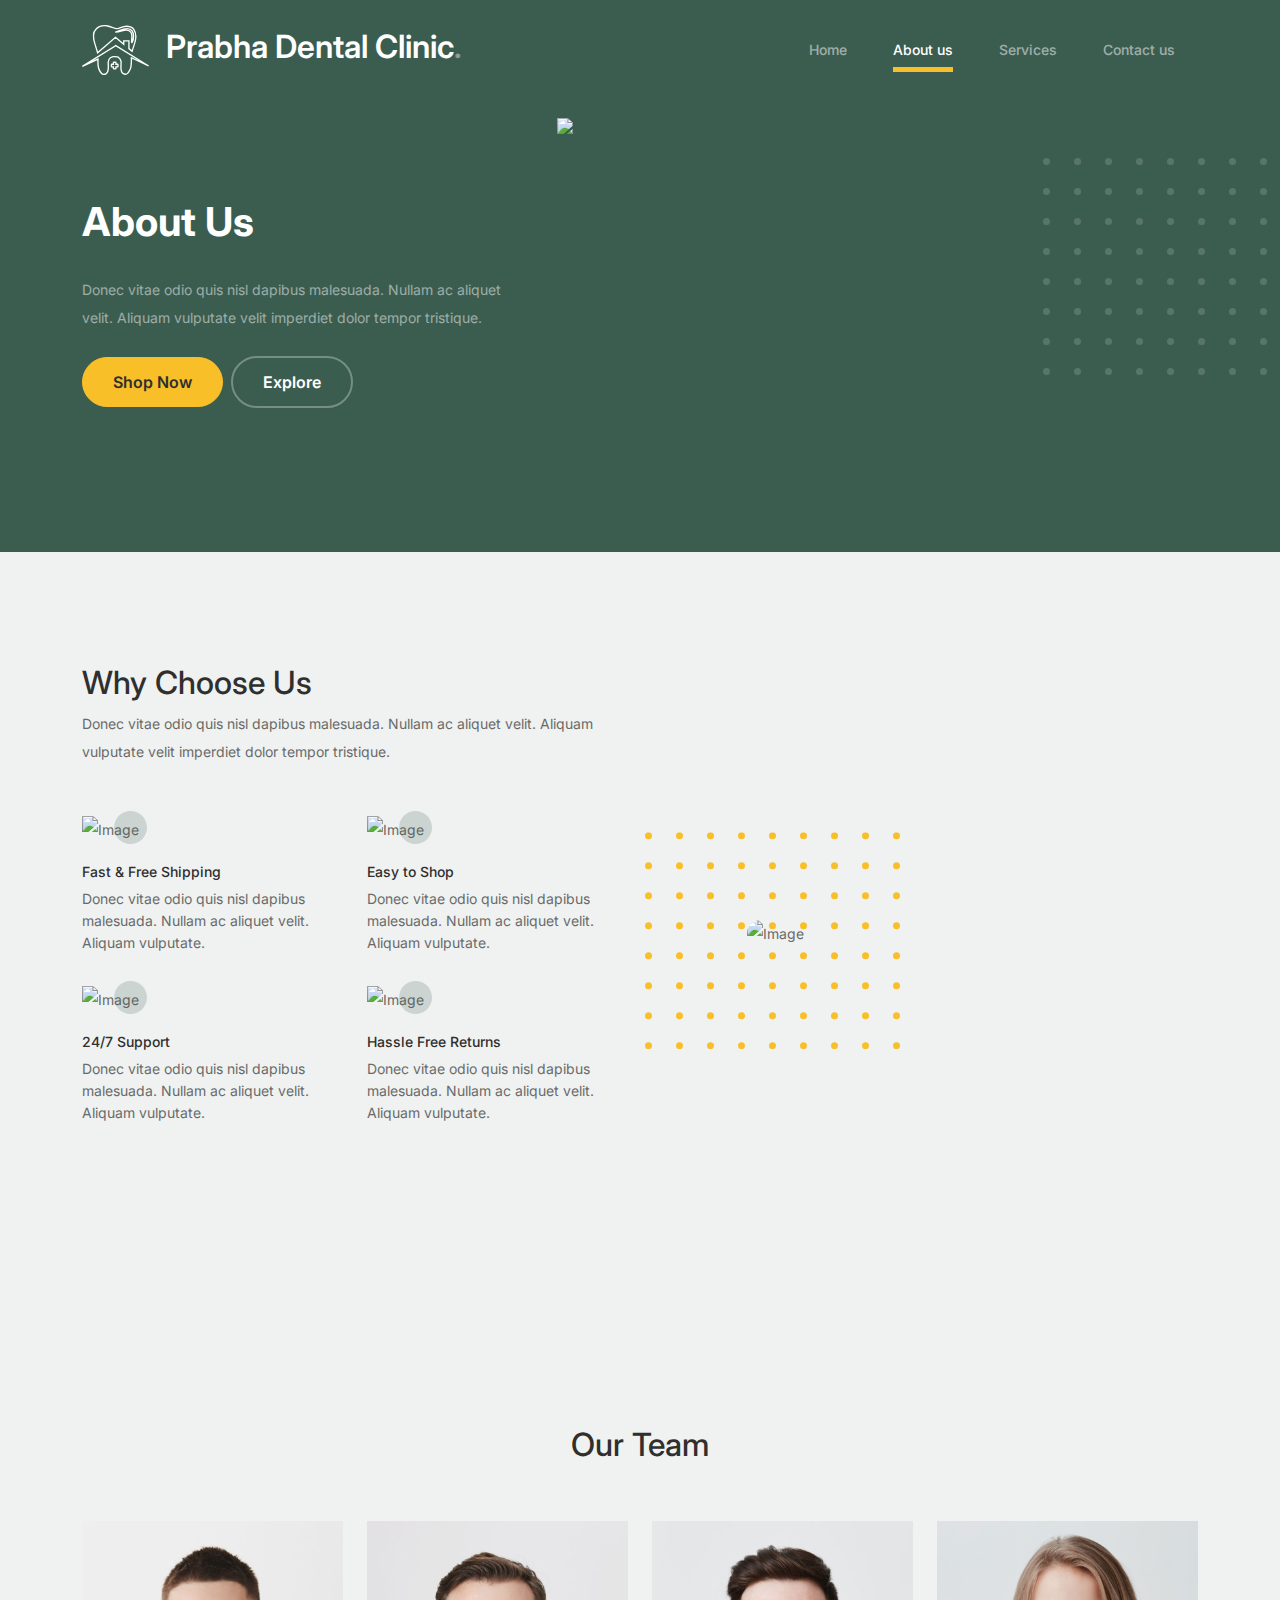
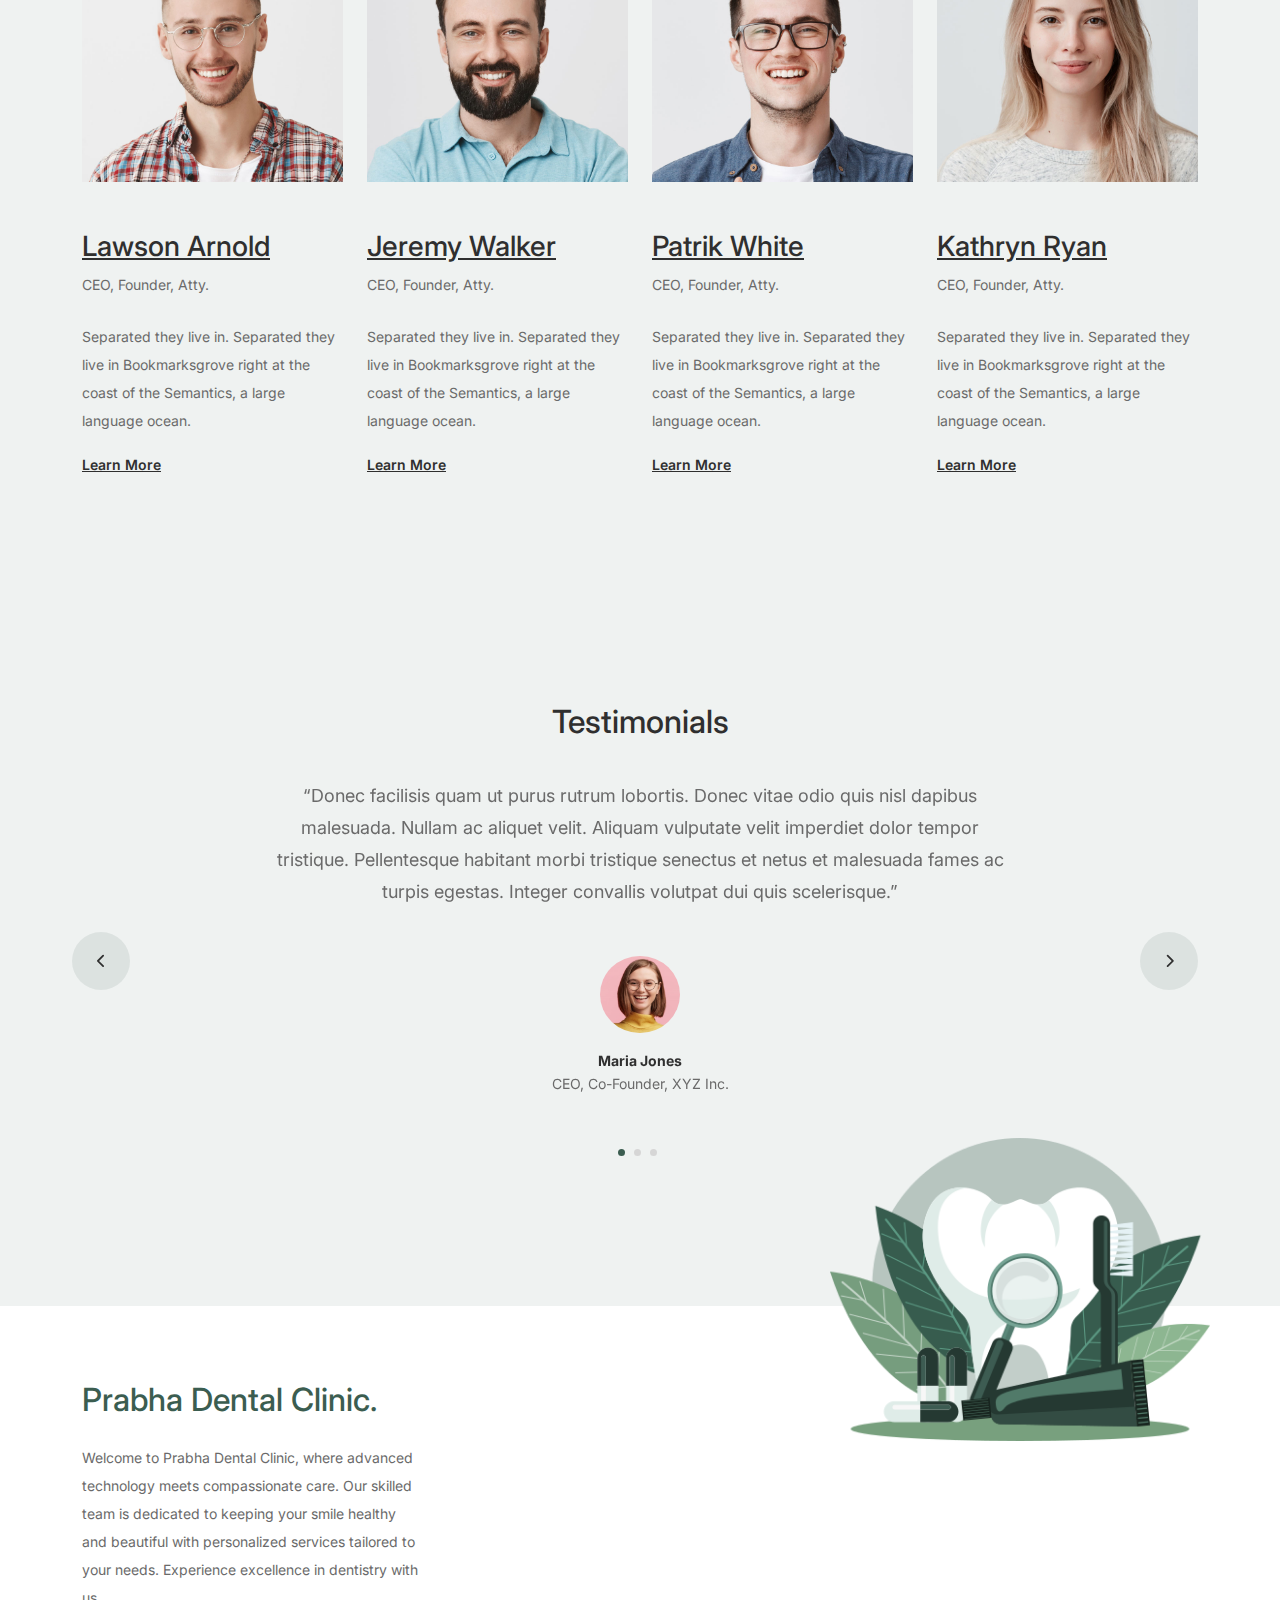
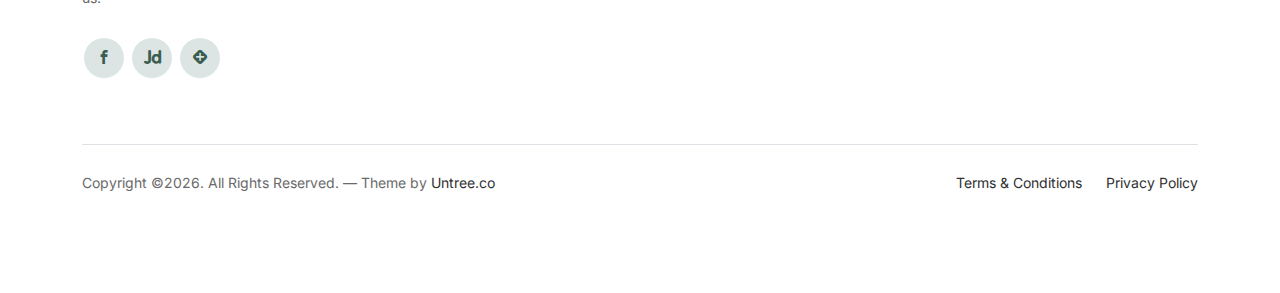
==== commit bb074459: "almost done" ====
--- a/about.html
+++ b/about.html
@@ -10,18 +10,18 @@
 <head>
   <meta charset="utf-8">
   <meta name="viewport" content="width=device-width, initial-scale=1, shrink-to-fit=no">
-  <meta name="author" content="Untree.co">
   <link rel="shortcut icon" href="favicon.png">
 
   <meta name="description" content="" />
-  <meta name="keywords" content="bootstrap, bootstrap4" />
+  <meta name="keywords" content="Best Dental clinic, Clinic Near me , Best Dentist, Orthodontist Hajipur, Braces specialist, RCT clinic, Dentist, Denture clinic, Crown and bridge specialist" />
 
 		<!-- Bootstrap CSS -->
 		<link href="css/bootstrap.min.css" rel="stylesheet">
 		<link href="https://cdnjs.cloudflare.com/ajax/libs/font-awesome/6.0.0-beta3/css/all.min.css" rel="stylesheet">
+		<link href="css/custom-icons.css" rel="stylesheet">
 		<link href="css/tiny-slider.css" rel="stylesheet">
 		<link href="css/style.css" rel="stylesheet">
-		<title>Furni Free Bootstrap 5 Template for Furniture and Interior Design Websites by Untree.co </title>
+		<title>Prabha Dental Clinic, Hajipur </title>
 	</head>
 
 	<body>
@@ -30,7 +30,7 @@
 		<nav class="custom-navbar navbar navbar navbar-expand-md navbar-dark bg-dark" arial-label="Furni navigation bar">
 
 			<div class="container">
-				<a class="navbar-brand" href="index.html">Furni<span>.</span></a>
+				<a class="navbar-brand" href="index.html"><img src="images/logo_out.svg"> Prabha Dental Clinic<span>.</span></a>
 
 				<button class="navbar-toggler" type="button" data-bs-toggle="collapse" data-bs-target="#navbarsFurni" aria-controls="navbarsFurni" aria-expanded="false" aria-label="Toggle navigation">
 					<span class="navbar-toggler-icon"></span>
@@ -38,19 +38,12 @@
 
 				<div class="collapse navbar-collapse" id="navbarsFurni">
 					<ul class="custom-navbar-nav navbar-nav ms-auto mb-2 mb-md-0">
-						<li class="nav-item ">
+						<li>
 							<a class="nav-link" href="index.html">Home</a>
 						</li>
-						<li><a class="nav-link" href="shop.html">Shop</a></li>
-						<li class="active"><a class="nav-link" href="about.html">About us</a></li>
+						<li class="nav-item active"><a class="nav-link" href="about.html">About us</a></li>
 						<li><a class="nav-link" href="services.html">Services</a></li>
-						<li><a class="nav-link" href="blog.html">Blog</a></li>
 						<li><a class="nav-link" href="contact.html">Contact us</a></li>
-					</ul>
-
-					<ul class="custom-navbar-cta navbar-nav mb-2 mb-md-0 ms-5">
-						<li><a class="nav-link" href="#"><img src="images/user.svg"></a></li>
-						<li><a class="nav-link" href="cart.html"><img src="images/cart.svg"></a></li>
 					</ul>
 				</div>
 			</div>
@@ -319,81 +312,24 @@
 			<div class="container relative">
 
 				<div class="sofa-img">
-					<img src="images/sofa.png" alt="Image" class="img-fluid">
-				</div>
-
-				<div class="row">
-					<div class="col-lg-8">
-						<div class="subscription-form">
-							<h3 class="d-flex align-items-center"><span class="me-1"><img src="images/envelope-outline.svg" alt="Image" class="img-fluid"></span><span>Subscribe to Newsletter</span></h3>
-
-							<form action="#" class="row g-3">
-								<div class="col-auto">
-									<input type="text" class="form-control" placeholder="Enter your name">
-								</div>
-								<div class="col-auto">
-									<input type="email" class="form-control" placeholder="Enter your email">
-								</div>
-								<div class="col-auto">
-									<button class="btn btn-primary">
-										<span class="fa fa-paper-plane"></span>
-									</button>
-								</div>
-							</form>
-
-						</div>
-					</div>
+					<img src="images/footer.png" alt="Image" class="img-fluid">
 				</div>
 
 				<div class="row g-5 mb-5">
 					<div class="col-lg-4">
-						<div class="mb-4 footer-logo-wrap"><a href="#" class="footer-logo">Furni<span>.</span></a></div>
-						<p class="mb-4">Donec facilisis quam ut purus rutrum lobortis. Donec vitae odio quis nisl dapibus malesuada. Nullam ac aliquet velit. Aliquam vulputate velit imperdiet dolor tempor tristique. Pellentesque habitant</p>
+						<div class="mb-4 footer-logo-wrap"><a href="#" class="footer-logo">Prabha Dental Clinic<span>.</span></a></div>
+						<p class="mb-4">Welcome to Prabha Dental Clinic, where advanced technology meets compassionate care. Our skilled team is dedicated to keeping your smile healthy and beautiful with personalized services tailored to your needs. Experience excellence in dentistry with us.
+						</p>
 
 						<ul class="list-unstyled custom-social">
-							<li><a href="#"><span class="fa fa-brands fa-facebook-f"></span></a></li>
-							<li><a href="#"><span class="fa fa-brands fa-twitter"></span></a></li>
-							<li><a href="#"><span class="fa fa-brands fa-instagram"></span></a></li>
-							<li><a href="#"><span class="fa fa-brands fa-linkedin"></span></a></li>
+							<li><a href="https://www.facebook.com/prabhadental"><span class="icon-facebook"></span></a></li>
+							<li><a href="https://www.justdial.com/Vaishali/Prabha-Dental-Clinic-Jp-Colony/9999PX624-X624-141225151510-T9M4_BZDET"><span class="icon-justdial"></span></a></li>
+							<li><a href="https://www.lybrate.com/hajipur/clinic/prabha-dental-clinic-yadav-chowk-04f5"><span class="icon-lybrate"></span></a></li>
 						</ul>
 					</div>
 
 					<div class="col-lg-8">
-						<div class="row links-wrap">
-							<div class="col-6 col-sm-6 col-md-3">
-								<ul class="list-unstyled">
-									<li><a href="#">About us</a></li>
-									<li><a href="#">Services</a></li>
-									<li><a href="#">Blog</a></li>
-									<li><a href="#">Contact us</a></li>
-								</ul>
-							</div>
-
-							<div class="col-6 col-sm-6 col-md-3">
-								<ul class="list-unstyled">
-									<li><a href="#">Support</a></li>
-									<li><a href="#">Knowledge base</a></li>
-									<li><a href="#">Live chat</a></li>
-								</ul>
-							</div>
-
-							<div class="col-6 col-sm-6 col-md-3">
-								<ul class="list-unstyled">
-									<li><a href="#">Jobs</a></li>
-									<li><a href="#">Our team</a></li>
-									<li><a href="#">Leadership</a></li>
-									<li><a href="#">Privacy Policy</a></li>
-								</ul>
-							</div>
-
-							<div class="col-6 col-sm-6 col-md-3">
-								<ul class="list-unstyled">
-									<li><a href="#">Nordic Chair</a></li>
-									<li><a href="#">Kruzo Aero</a></li>
-									<li><a href="#">Ergonomic Chair</a></li>
-								</ul>
-							</div>
-						</div>
+						<iframe src="https://www.google.com/maps/embed?pb=!1m18!1m12!1m3!1d3595.2749645313775!2d85.21073207612757!3d25.69531861134365!2m3!1f0!2f0!3f0!3m2!1i1024!2i768!4f13.1!3m3!1m2!1s0x39ed5c3c5ca905e7%3A0xb53464c7b3f09c5a!2sPrabha%20Dental%20Clinic!5e0!3m2!1sde!2sde!4v1715335198116!5m2!1sde!2sde" height="250" style="border:0;" allowfullscreen="" loading="lazy" referrerpolicy="no-referrer-when-downgrade"></iframe>
 					</div>
 
 				</div>
@@ -401,7 +337,7 @@
 				<div class="border-top copyright">
 					<div class="row pt-4">
 						<div class="col-lg-6">
-							<p class="mb-2 text-center text-lg-start">Copyright &copy;<script>document.write(new Date().getFullYear());</script>. All Rights Reserved. &mdash; Designed with love by <a href="https://untree.co">Untree.co</a> Distributed By <a hreff="https://themewagon.com">ThemeWagon</a>  <!-- License information: https://untree.co/license/ -->
+							<p class="mb-2 text-center text-lg-start">Copyright &copy;<script>document.write(new Date().getFullYear());</script>. All Rights Reserved. &mdash; Theme by <a href="https://untree.co">Untree.co</a>  <!-- License information: https://untree.co/license/ -->
             </p>
 						</div>
 
--- a/css/custom-icons.css
+++ b/css/custom-icons.css
@@ -0,0 +1,43 @@
+@font-face {
+    font-family: 'icomoon';
+    src:  url('../fonts/icomoon.eot');
+    src:  url('../fonts/icomoon.eot') format('embedded-opentype'),
+      url('../fonts/icomoon.ttf') format('truetype'),
+      url('../fonts/icomoon.woff') format('woff'),
+      url('../fonts/icomoon.svg') format('svg');
+    font-weight: normal;
+    font-style: normal;
+    font-display: block;
+  }
+  
+  [class^="icon-"], [class*=" icon-"] {
+    /* use !important to prevent issues with browser extensions that change fonts */
+    font-family: 'icomoon' !important;
+    speak: never;
+    font-style: normal;
+    font-weight: normal;
+    font-variant: normal;
+    text-transform: none;
+    line-height: 1;
+  
+    /* Better Font Rendering =========== */
+    -webkit-font-smoothing: antialiased;
+    -moz-osx-font-smoothing: grayscale;
+  }
+
+  .icon-right-chevron:before {
+    content: "\e900";
+  }
+  .icon-left-chevron:before {
+    content: "\e901";
+  }
+  .icon-justdial:before {
+    content: "\e902";
+  }
+  .icon-lybrate:before {
+    content: "\e903";
+  }
+  .icon-facebook:before {
+    content: "\ea90";
+  }
+  --- a/css/style.css
+++ b/css/style.css
@@ -306,6 +306,9 @@
       border-radius: 50%;
       right: -8px;
       bottom: 0; }
+    .feature .icon img {
+      width: 45px;
+      height: 45px;}
   .feature h3 {
     font-size: 14px;
     color: #2f2f2f; }
@@ -327,7 +330,7 @@
       content: "";
       width: 255px;
       height: 217px;
-      background-image: url("../images/dots-green.svg");
+      background-image: url("../images/dots-yellow.svg");
       background-size: contain;
       background-repeat: no-repeat;
       -webkit-transform: translate(-40%, -40%);
@@ -403,9 +406,9 @@
   justify-content: center;
   font-size:20px;
   font-weight: bold;
-  background-color:#f9c02715;
+  background-color:rgba(59, 93, 80, 0.2);
   border-radius:50%;
-  color:#f9c027;
+  color:#000;
 }
 
 .information {
